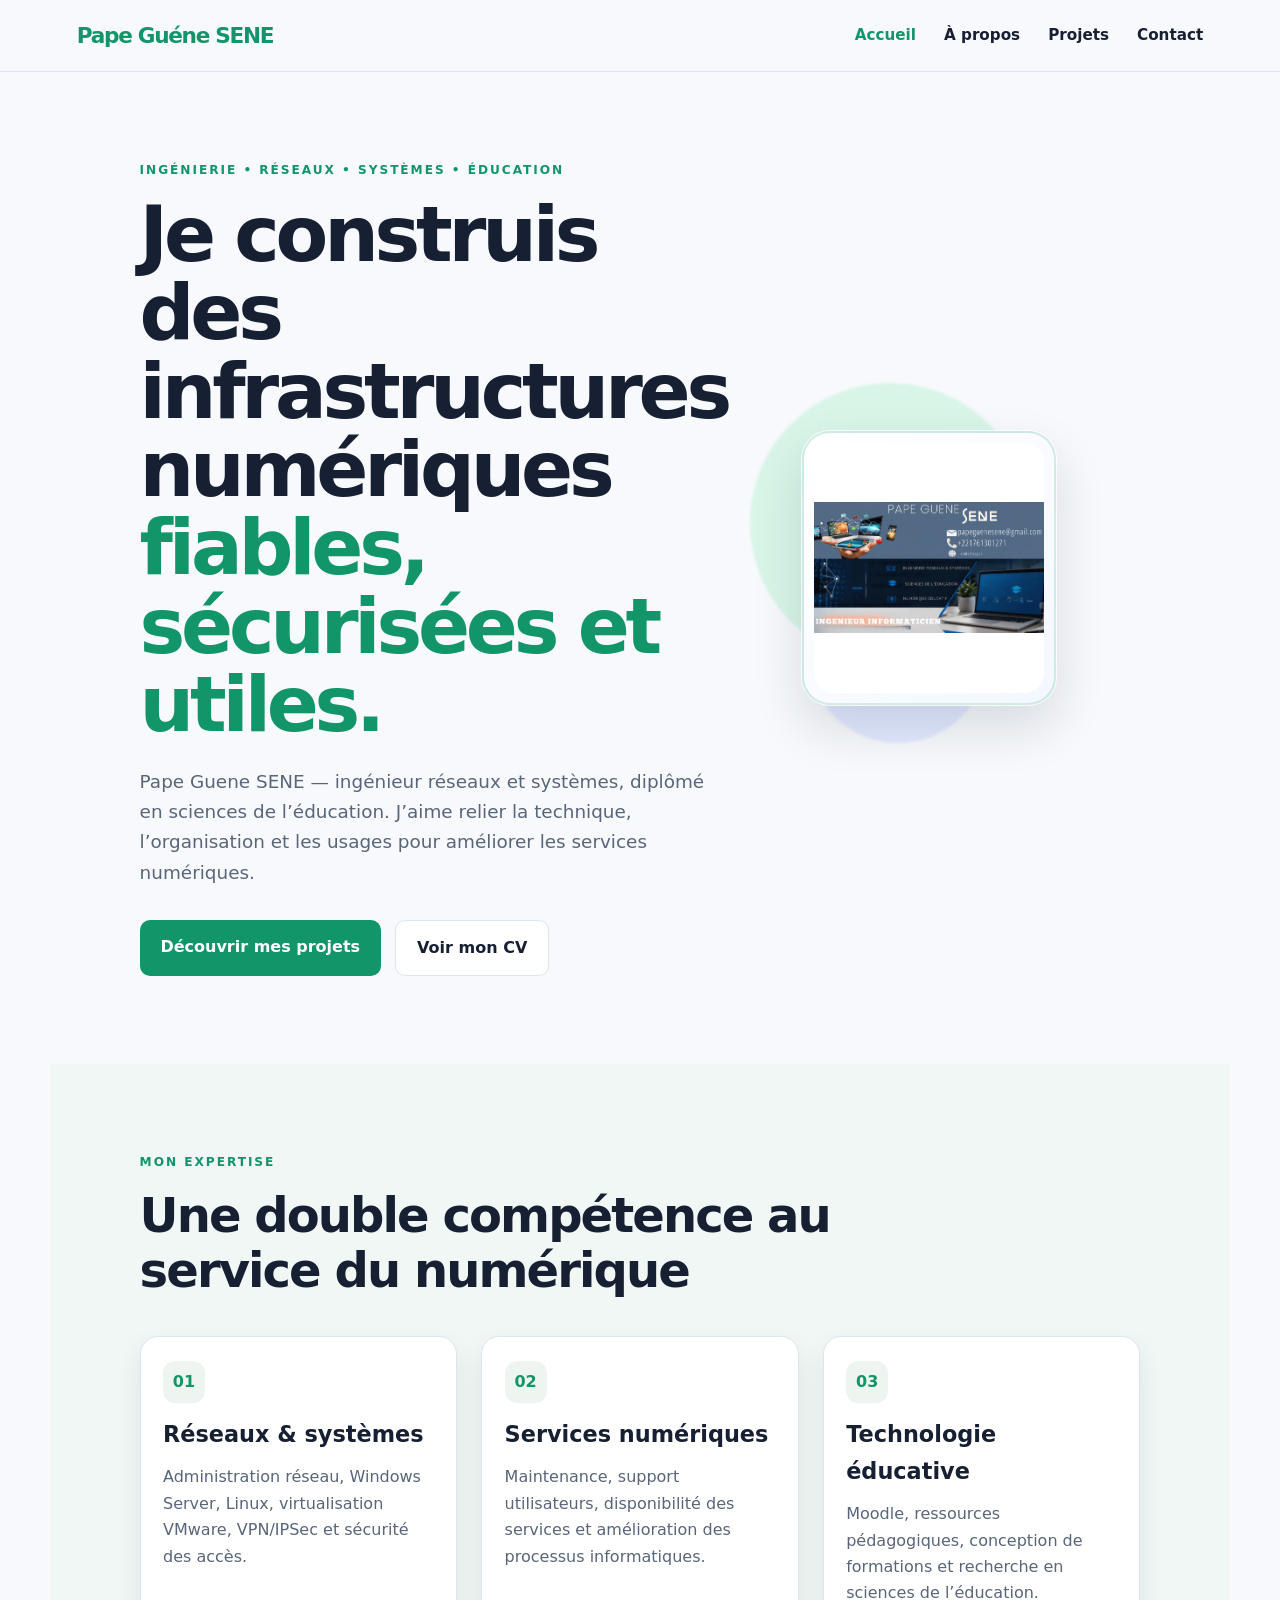
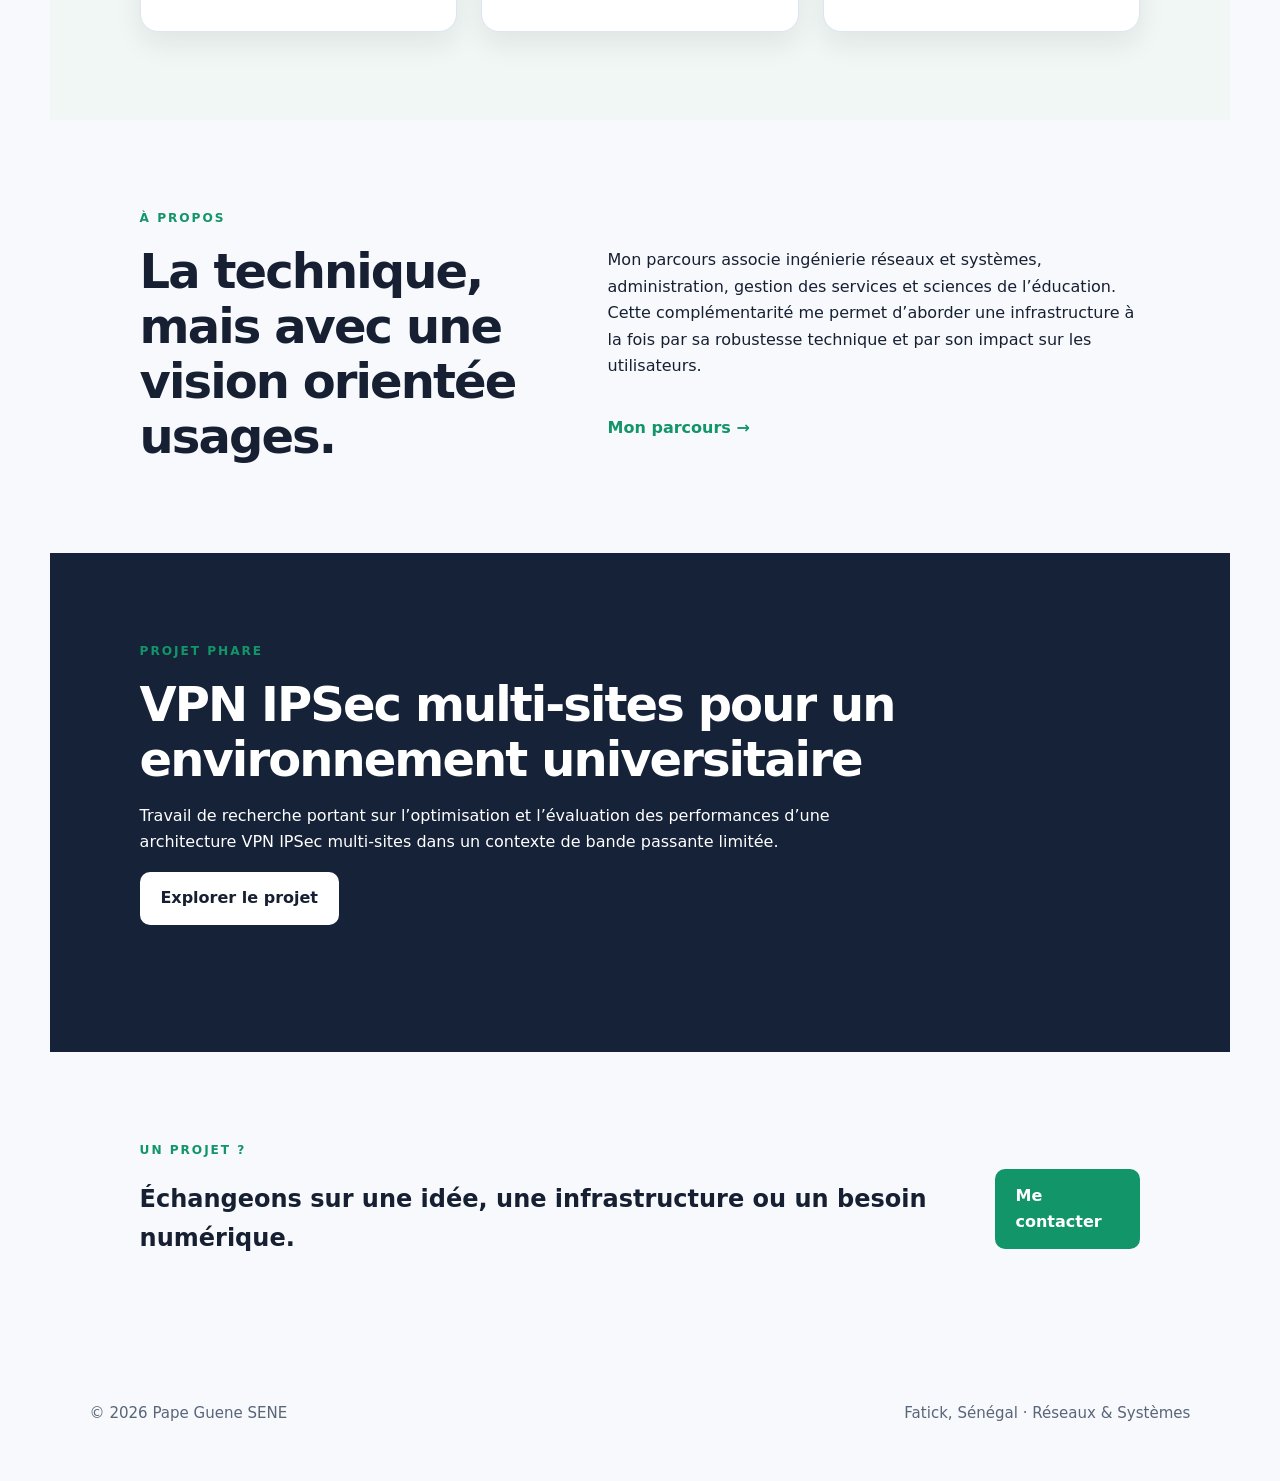
==== index.html @ 4829649e "Add files via upload" ====
﻿<!doctype html>
<html lang="fr">
<head>
  <meta charset="utf-8">
  <meta name="viewport" content="width=device-width, initial-scale=1">
  <meta name="description" content="Portfolio professionnel de Pape Guene SENE — ingénieur réseaux, systèmes et technologies éducatives.">
  <title>Pape Guene SENE | Ingénieur Réseaux & Systèmes</title>
  <link rel="stylesheet" href="css/style.css">
  <script src="js/app.js" defer></script>
</head>
<body>
  <header class="site-header">
    <a class="brand" aria-label="Accueil"><span>Pape Guéne SENE</span></a>

    <button class="menu-toggle" type="button" aria-expanded="false" aria-controls="main-nav">
      Menu
    </button>

    <nav id="main-nav" class="main-nav" aria-label="Navigation principale">
      <a class="active" href="index.html">Accueil</a>
      <a href="about.html">À propos</a>
      <a href="projects.html">Projets</a>
      <a href="contact.html">Contact</a>
    </nav>
  </header>

  <main>
    <section class="hero section">
      <div class="hero-copy">
        <p class="eyebrow">INGÉNIERIE • RÉSEAUX • SYSTÈMES • ÉDUCATION</p>
        <h1>
          Je construis des infrastructures numériques <span>fiables, sécurisées et utiles.</span>
        </h1>
        <p class="lead">
          Pape Guene SENE — ingénieur réseaux et systèmes, diplômé en sciences de l’éducation.
          J’aime relier la technique, l’organisation et les usages pour améliorer les services numériques.
        </p>

        <div class="actions">
          <a class="btn btn-primary" href="projects.html">Découvrir mes projets</a>
          <a class="btn btn-secondary" href="./assets//CV_Pape_Guene_SENE.pdf" target="_blank">Voir mon CV</a>
        </div>
      </div>

      <div class="hero-visual" aria-label="Défilement des cartes de visite">
        <div class="orb orb-a"></div>
        <div class="orb orb-b"></div>

        <div class="business-card-slider" aria-label="Carte de visite de Pape Guene SENE">
          <div class="slide-track">
            <img class="slide" src="assets/CARTE_DE_VISITE_1.png" alt="Carte de visite Pape Guene SENE">
          </div>
        </div>
      </div>
    </section>

    <section class="section section-light" id="expertise">
      <div class="section-heading">
        <p class="eyebrow">MON EXPERTISE</p>
        <h2>Une double compétence au service du numérique</h2>
      </div>

      <div class="cards three">
        <article class="card">
          <span class="icon">01</span>
          <h3>Réseaux & systèmes</h3>
          <p>Administration réseau, Windows Server, Linux, virtualisation VMware, VPN/IPSec et sécurité des accès.</p>
        </article>

        <article class="card">
          <span class="icon">02</span>
          <h3>Services numériques</h3>
          <p>Maintenance, support utilisateurs, disponibilité des services et amélioration des processus informatiques.</p>
        </article>

        <article class="card">
          <span class="icon">03</span>
          <h3>Technologie éducative</h3>
          <p>Moodle, ressources pédagogiques, conception de formations et recherche en sciences de l’éducation.</p>
        </article>
      </div>
    </section>

    <section class="section split">
      <div>
        <p class="eyebrow">À PROPOS</p>
        <h2>La technique, mais avec une vision orientée usages.</h2>
      </div>

      <div>
        <p>
          Mon parcours associe ingénierie réseaux et systèmes, administration, gestion des services
          et sciences de l’éducation. Cette complémentarité me permet d’aborder une infrastructure
          à la fois par sa robustesse technique et par son impact sur les utilisateurs.
        </p>
        <a class="text-link" href="about.html">Mon parcours →</a>
      </div>
    </section>

    <section class="section section-dark">
      <div class="section-heading">
        <p class="eyebrow">PROJET PHARE</p>
        <h2>VPN IPSec multi-sites pour un environnement universitaire</h2>
        <p>
          Travail de recherche portant sur l’optimisation et l’évaluation des performances d’une
          architecture VPN IPSec multi-sites dans un contexte de bande passante limitée.
        </p>
        <a class="btn btn-light" href="projects.html">Explorer le projet</a>
      </div>
    </section>

    <section class="section contact-strip">
      <div>
        <p class="eyebrow">UN PROJET ?</p>
        <h2>Échangeons sur une idée, une infrastructure ou un besoin numérique.</h2>
      </div>

      <a class="btn btn-primary" href="contact.html">Me contacter</a>
    </section>
  </main>

  <footer class="footer">
    <p>© 2026 Pape Guene SENE</p>
    <p>Fatick, Sénégal · Réseaux & Systèmes</p>
  </footer>
</body>
</html>
---- css/style.css ----
﻿/*
  FICHIER CSS DU SITE
  Le fichier est divisé en blocs simples pour faciliter la lecture.
  On commence par les couleurs, puis les éléments de base, puis les sections.
*/

/* =========================
   1. VARIABLES GLOBALES
========================= */
:root {
  --color-bg: #f7f9fc;
  --color-surface: #ffffff;
  --color-surface-alt: #eef5f1;
  --color-primary: #129568;
  --color-primary-dark: #0e7d56;
  --color-text: #172033;
  --color-muted: #596579;
  --color-border: #dde5ee;
  --color-shadow: rgba(15, 23, 42, 0.08);
  --radius-sm: 10px;
  --radius-md: 18px;
  --radius-lg: 26px;
  --max-width: 1180px;
}

/* =========================
   2. BASE / RESET
========================= */
* {
  box-sizing: border-box;
}

html {
  scroll-behavior: smooth;
}

body {
  margin: 0;
  font-family: Inter, system-ui, -apple-system, "Segoe UI", sans-serif;
  color: var(--color-text);
  background: var(--color-bg);
  line-height: 1.65;
}

a {
  color: inherit;
}

img {
  max-width: 100%;
  display: block;
}

button,
input,
textarea {
  font: inherit;
}

main {
  display: block;
}

/* =========================
   3. EN-TÊTE / NAVIGATION
========================= */
.site-header {
  position: sticky;
  top: 0;
  z-index: 20;
  display: flex;
  align-items: center;
  justify-content: space-between;
  gap: 1.5rem;
  padding: 1.1rem 6%;
  background: rgba(247, 249, 252, 0.94);
  backdrop-filter: blur(10px);
  border-bottom: 1px solid var(--color-border);
}

.brand {
  text-decoration: none;
  font-size: 1.35rem;
  font-weight: 900;
  letter-spacing: -0.06em;
}

.brand span {
  color: var(--color-primary);
}

.main-nav {
  display: flex;
  align-items: center;
  gap: 1.75rem;
}

.main-nav a {
  text-decoration: none;
  font-weight: 700;
  font-size: 0.95rem;
  transition: color 0.2s ease;
}

.main-nav a:hover,
.main-nav .active {
  color: var(--color-primary);
}

.menu-toggle {
  display: none;
  border: 1px solid var(--color-border);
  background: var(--color-surface);
  color: var(--color-text);
  border-radius: 8px;
  padding: 0.7rem 1rem;
  font-weight: 700;
  cursor: pointer;
}

/* =========================
   4. SECTIONS GENERALES
========================= */
.section {
  max-width: var(--max-width);
  margin: 0 auto;
  padding: 5.5rem 7%;
}

.section-light {
  background: #f1f7f4;
}

.section-dark {
  background: #152238;
  color: #fff;
}

.section-heading {
  max-width: 760px;
  margin-bottom: 2.4rem;
}

.section-heading h2,
.split h2,
.contact-info h2 {
  margin: 0;
  font-size: clamp(1.8rem, 4vw, 3rem);
  line-height: 1.15;
  letter-spacing: -0.04em;
}

.eyebrow {
  margin: 0 0 1rem;
  font-size: 0.76rem;
  letter-spacing: 0.16em;
  font-weight: 900;
  color: var(--color-primary);
  text-transform: uppercase;
}

/* =========================
   5. HERO / PAGE HERO
========================= */
.hero {
  min-height: 650px;
  display: grid;
  grid-template-columns: 1.2fr 0.8fr;
  gap: 3.75rem;
  align-items: center;
}

.hero h1,
.page-hero h1 {
  margin: 0 0 1.4rem;
  font-size: clamp(2.4rem, 6vw, 5.1rem);
  line-height: 1.02;
  letter-spacing: -0.055em;
}

.hero h1 span {
  color: var(--color-primary);
}

.lead {
  margin: 0;
  font-size: 1.15rem;
  color: var(--color-muted);
  max-width: 700px;
}

.page-hero {
  padding-top: 4.2rem;
  padding-bottom: 4rem;
}

.hero-visual {
  position: relative;
  min-height: 430px;
  display: grid;
  place-items: center;
}

.orb {
  position: absolute;
  border-radius: 50%;
  filter: blur(1px);
}

.orb-a {
  width: 280px;
  height: 280px;
  background: #d8f5e8;
  top: 30px;
  right: 40px;
}

.orb-b {
  width: 180px;
  height: 180px;
  background: #e2e9ff;
  bottom: 40px;
  left: 20px;
}

.business-card-slider {
  position: relative;
  width: min(360px, 90%);
  overflow: hidden;
  border-radius: 28px;
  background: linear-gradient(135deg, #ffffff, #f3f7ff);
  border: 2px solid rgba(18, 149, 104, 0.18);
  box-shadow: 0 0 0 1px rgba(255, 255, 255, 0.8), 0 22px 50px rgba(23, 32, 51, 0.14);
  padding: 10px;
}

.slide-track {
  display: flex;
  justify-content: center;
  align-items: center;
  border-radius: 20px;
  overflow: hidden;
  background: #ffffff;
}

.slide {
  width: 100%;
  height: 250px;
  object-fit: contain;
  display: block;
  flex-shrink: 0;
  border-radius: 18px;
}

.network-card {
  position: relative;
  width: min(360px, 90%);
  padding: 2.2rem 2rem;
  border-radius: 1.5rem;
  background: #172033;
  color: #fff;
  box-shadow: 0 24px 58px rgba(23, 32, 51, 0.18);
}

.status-dot {
  display: inline-block;
  width: 12px;
  height: 12px;
  border-radius: 50%;
  background: #1fdb8d;
  margin-right: 0.5rem;
  vertical-align: middle;
}

.network-card strong {
  display: block;
  margin: 0.9rem 0 0.2rem;
  font-size: 1.15rem;
}

.network-card small {
  color: rgba(255, 255, 255, 0.8);
}

.network-lines {
  display: flex;
  gap: 0.7rem;
  margin-top: 2rem;
}

.network-lines i {
  display: block;
  flex: 1;
  height: 90px;
  border-radius: 999px;
  background: linear-gradient(180deg, rgba(139, 165, 255, 0.4), rgba(255, 255, 255, 0.06));
  position: relative;
}

.network-lines i::before,
.network-lines i::after {
  content: "";
  position: absolute;
  inset: 0;
  border-radius: inherit;
  border: 1px solid rgba(255, 255, 255, 0.22);
}

/* =========================
   6. BOUTONS / ACTIONS
========================= */
.actions {
  display: flex;
  flex-wrap: wrap;
  gap: 0.9rem;
  margin-top: 2rem;
}

.btn {
  display: inline-block;
  border: 0;
  border-radius: var(--radius-sm);
  padding: 0.85rem 1.3rem;
  text-decoration: none;
  font-weight: 800;
  cursor: pointer;
  transition: background 0.2s ease, transform 0.2s ease;
}

.btn:hover {
  transform: translateY(-1px);
}

.btn-primary {
  background: var(--color-primary);
  color: #fff;
}

.btn-primary:hover {
  background: var(--color-primary-dark);
}

.btn-secondary {
  background: var(--color-surface);
  border: 1px solid var(--color-border);
  color: var(--color-text);
}

.btn-light {
  background: #fff;
  color: var(--color-text);
}

/* =========================
   7. CARTES / BLOCS DE CONTENU
========================= */
.cards {
  display: grid;
  gap: 1.5rem;
}

.cards.three {
  grid-template-columns: repeat(3, minmax(0, 1fr));
}

.card {
  background: var(--color-surface);
  border: 1px solid var(--color-border);
  border-radius: var(--radius-md);
  padding: 1.5rem 1.4rem;
  box-shadow: 0 12px 28px var(--color-shadow);
}

.icon {
  display: inline-flex;
  align-items: center;
  justify-content: center;
  width: 42px;
  height: 42px;
  border-radius: 12px;
  background: var(--color-surface-alt);
  color: var(--color-primary);
  font-weight: 900;
  margin-bottom: 0.8rem;
}

.card h3 {
  margin: 0 0 0.7rem;
  font-size: 1.4rem;
}

.card p,
.timeline p,
.skill-grid p,
.education p,
.project-card p,
.contact-info p,
.contact-form label {
  margin: 0;
  color: var(--color-muted);
}

.split {
  display: grid;
  grid-template-columns: 0.9fr 1.1fr;
  gap: 2rem;
  align-items: center;
}

.text-link {
  display: inline-block;
  margin-top: 1.2rem;
  text-decoration: none;
  font-weight: 800;
  color: var(--color-primary);
}

/* =========================
   8. TIMELINE / COMPÉTENCES / FORMATION
========================= */
.timeline {
  display: grid;
  gap: 1rem;
}

.timeline article {
  background: var(--color-surface);
  border: 1px solid var(--color-border);
  border-radius: var(--radius-md);
  padding: 1.5rem 1.4rem;
}

.timeline article span {
  display: inline-block;
  margin-bottom: 0.7rem;
  color: var(--color-primary);
  font-weight: 800;
}

.timeline article h2,
.project-card h2 {
  margin: 0 0 0.8rem;
  font-size: 1.4rem;
}

.skill-grid {
  display: grid;
  grid-template-columns: repeat(2, minmax(0, 1fr));
  gap: 1.1rem;
}

.skill-grid > div,
.education p {
  background: var(--color-surface);
  border: 1px solid var(--color-border);
  border-radius: var(--radius-md);
  padding: 1.25rem 1.3rem;
}

.skill-grid h3 {
  margin: 0 0 0.4rem;
  font-size: 1.2rem;
}

.education {
  display: grid;
  gap: 1rem;
}

.education strong {
  color: var(--color-text);
}

/* =========================
   9. PROJETS
========================= */
.project-grid {
  display: grid;
  grid-template-columns: repeat(2, minmax(0, 1fr));
  gap: 1.4rem;
}

.project-card {
  background: var(--color-surface);
  border: 1px solid var(--color-border);
  border-radius: var(--radius-lg);
  padding: 1.5rem;
  box-shadow: 0 12px 22px var(--color-shadow);
}

.project-card.featured {
  grid-column: span 2;
  border-color: rgba(18, 149, 104, 0.3);
}

.tag {
  display: inline-block;
  margin-bottom: 0.75rem;
  font-size: 0.75rem;
  font-weight: 800;
  letter-spacing: 0.08em;
  text-transform: uppercase;
  color: var(--color-primary);
}

.project-meta {
  display: flex;
  flex-wrap: wrap;
  gap: 0.5rem;
  margin-top: 1rem;
}

.project-meta span,
.tool-list span {
  background: var(--color-surface-alt);
  color: var(--color-text);
  border-radius: 999px;
  padding: 0.45rem 0.8rem;
  font-size: 0.82rem;
  font-weight: 700;
}

.tool-list {
  display: flex;
  flex-wrap: wrap;
  gap: 0.8rem;
}

/* =========================
   10. CONTACT
========================= */
.contact-strip {
  display: flex;
  justify-content: space-between;
  align-items: center;
  gap: 1.25rem;
}

.contact-layout {
  display: grid;
  grid-template-columns: 0.9fr 1.1fr;
  gap: 2rem;
}

.contact-info {
  background: var(--color-surface);
  border: 1px solid var(--color-border);
  border-radius: var(--radius-lg);
  padding: 1.6rem;
}

.contact-info p + p {
  margin-top: 1rem;
}

.contact-form {
  background: var(--color-surface);
  border: 1px solid var(--color-border);
  border-radius: var(--radius-lg);
  padding: 1.6rem;
}

.field-group {
  display: flex;
  flex-direction: column;
  gap: 0.45rem;
  margin-bottom: 1rem;
}

.contact-form label {
  font-weight: 700;
  color: var(--color-text);
}

.contact-form input,
.contact-form textarea {
  width: 100%;
  border: 1px solid var(--color-border);
  border-radius: 12px;
  padding: 0.82rem 0.9rem;
  background: #fafcff;
  color: var(--color-text);
}

.contact-form input:focus,
.contact-form textarea:focus {
  outline: 2px solid rgba(18, 149, 104, 0.18);
  border-color: var(--color-primary);
}

.error {
  min-height: 1.2em;
  color: #c62828;
  font-size: 0.84rem;
}

.form-feedback {
  margin-top: 1rem;
  font-weight: 700;
}

.form-feedback.success {
  color: var(--color-primary-dark);
}

.form-feedback.fail {
  color: #c62828;
}

/* =========================
   11. FOOTER
========================= */
.footer {
  display: flex;
  justify-content: space-between;
  gap: 1rem;
  align-items: center;
  padding: 1.2rem 7% 2.5rem;
  font-size: 0.94rem;
  color: var(--color-muted);
}

/* =========================
   12. VERSION MOBILE / RESPONSIVE
========================= */
@media (max-width: 900px) {
  .hero,
  .split,
  .contact-layout,
  .project-grid,
  .cards.three {
    grid-template-columns: 1fr;
  }

  .project-card.featured {
    grid-column: auto;
  }

  .contact-strip,
  .footer {
    flex-direction: column;
    align-items: flex-start;
  }
}

@media (max-width: 700px) {
  .menu-toggle {
    display: inline-flex;
  }

  .site-header {
    flex-wrap: wrap;
  }

  .main-nav {
    display: none;
    width: 100%;
    flex-direction: column;
    align-items: flex-start;
    gap: 0.75rem;
    padding-top: 0.5rem;
  }

  .main-nav.open {
    display: flex;
  }

  .skill-grid {
    grid-template-columns: 1fr;
  }

  .section {
    padding: 4.2rem 6%;
  }
}
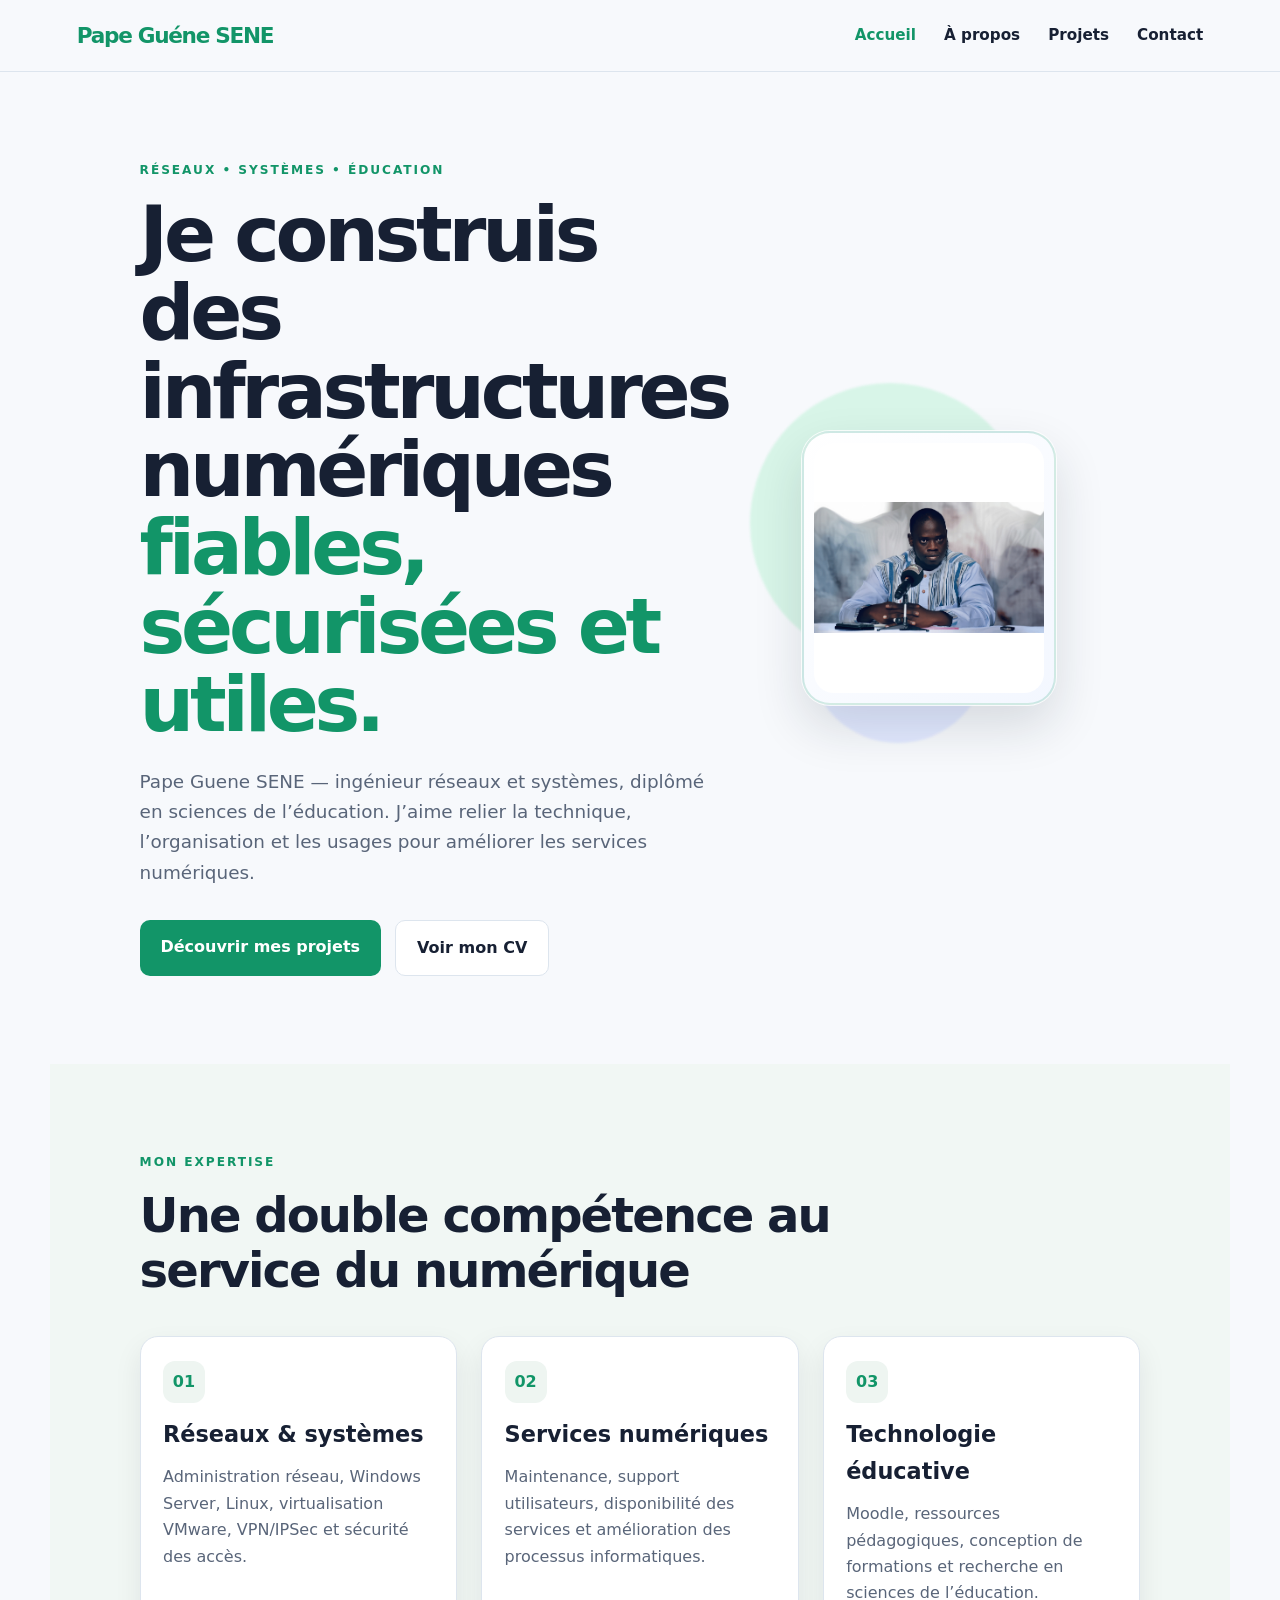
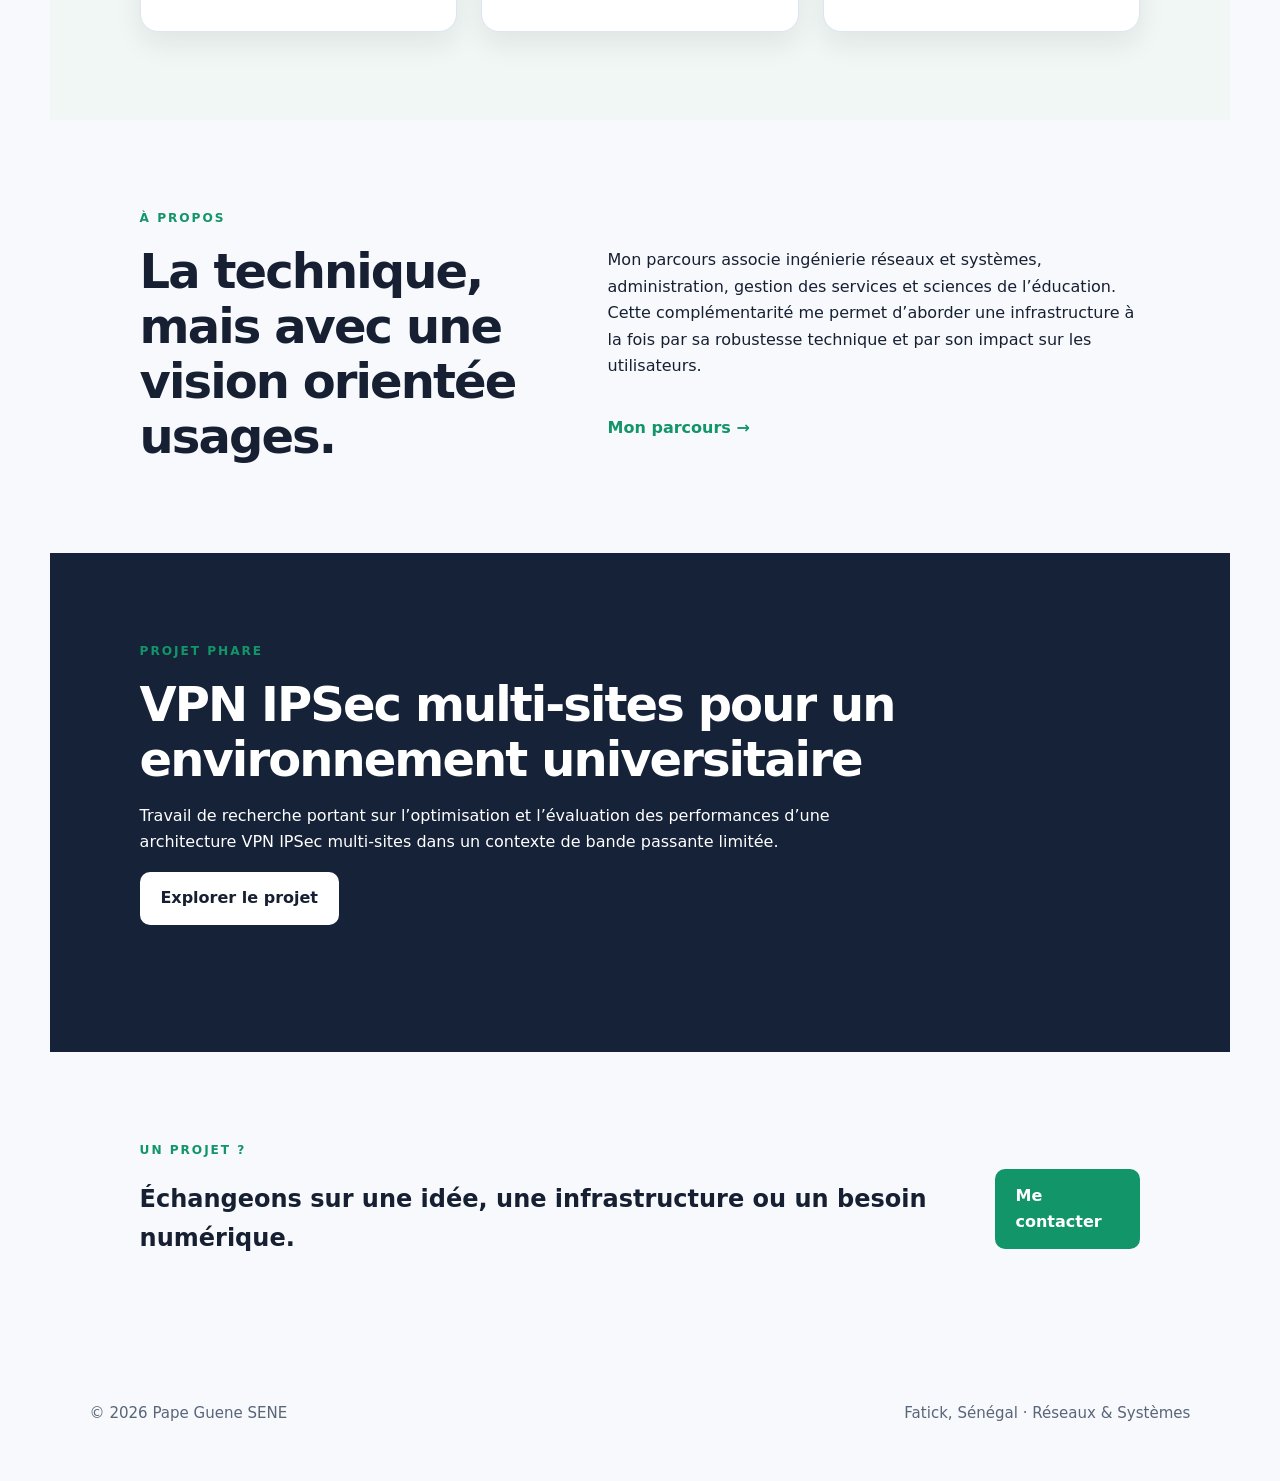
==== commit 8d010214: "Add files via upload" ====
--- a/index.html
+++ b/index.html
@@ -27,7 +27,7 @@
   <main>
     <section class="hero section">
       <div class="hero-copy">
-        <p class="eyebrow">INGÉNIERIE • RÉSEAUX • SYSTÈMES • ÉDUCATION</p>
+        <p class="eyebrow">RÉSEAUX • SYSTÈMES • ÉDUCATION</p>
         <h1>
           Je construis des infrastructures numériques <span>fiables, sécurisées et utiles.</span>
         </h1>
@@ -48,7 +48,7 @@
 
         <div class="business-card-slider" aria-label="Carte de visite de Pape Guene SENE">
           <div class="slide-track">
-            <img class="slide" src="assets/CARTE_DE_VISITE_1.png" alt="Carte de visite Pape Guene SENE">
+            <img class="slide" src="assets/mon_image.png" alt="Carte de visite Pape Guene SENE">
           </div>
         </div>
       </div>
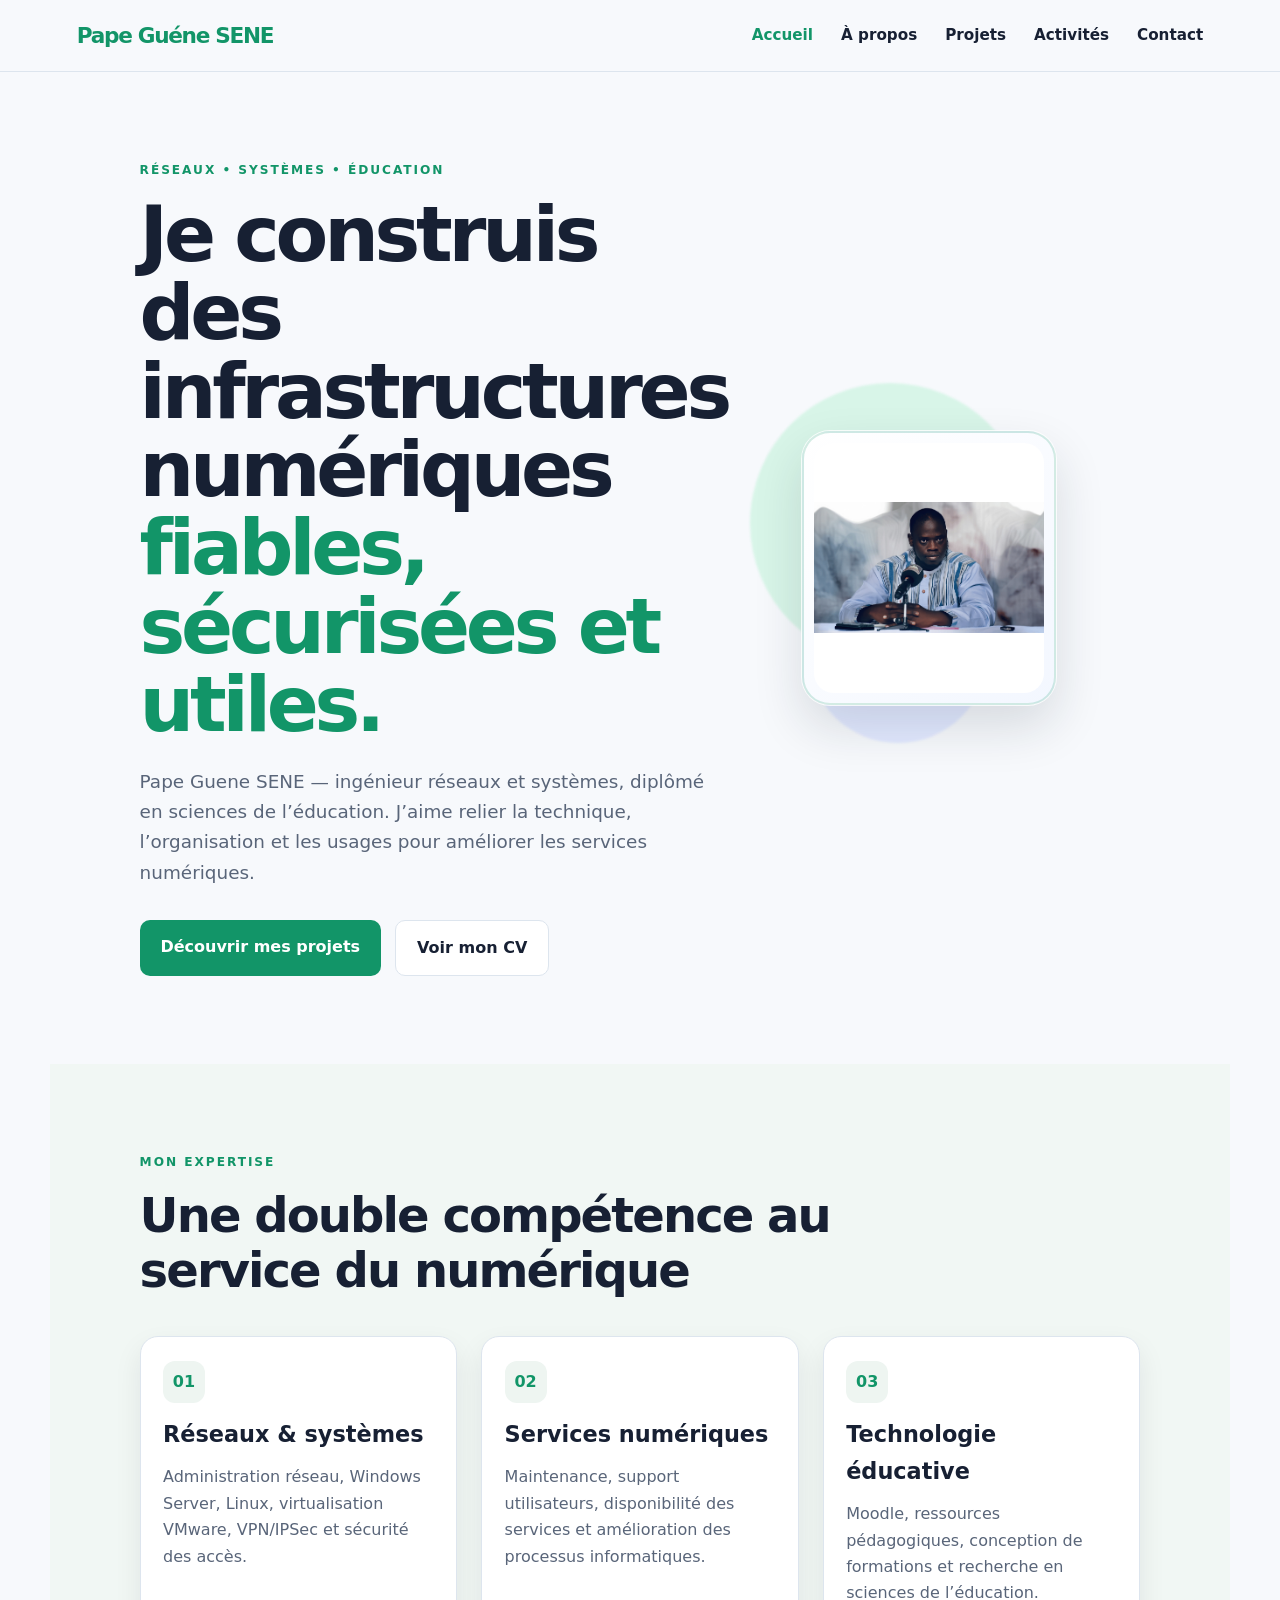
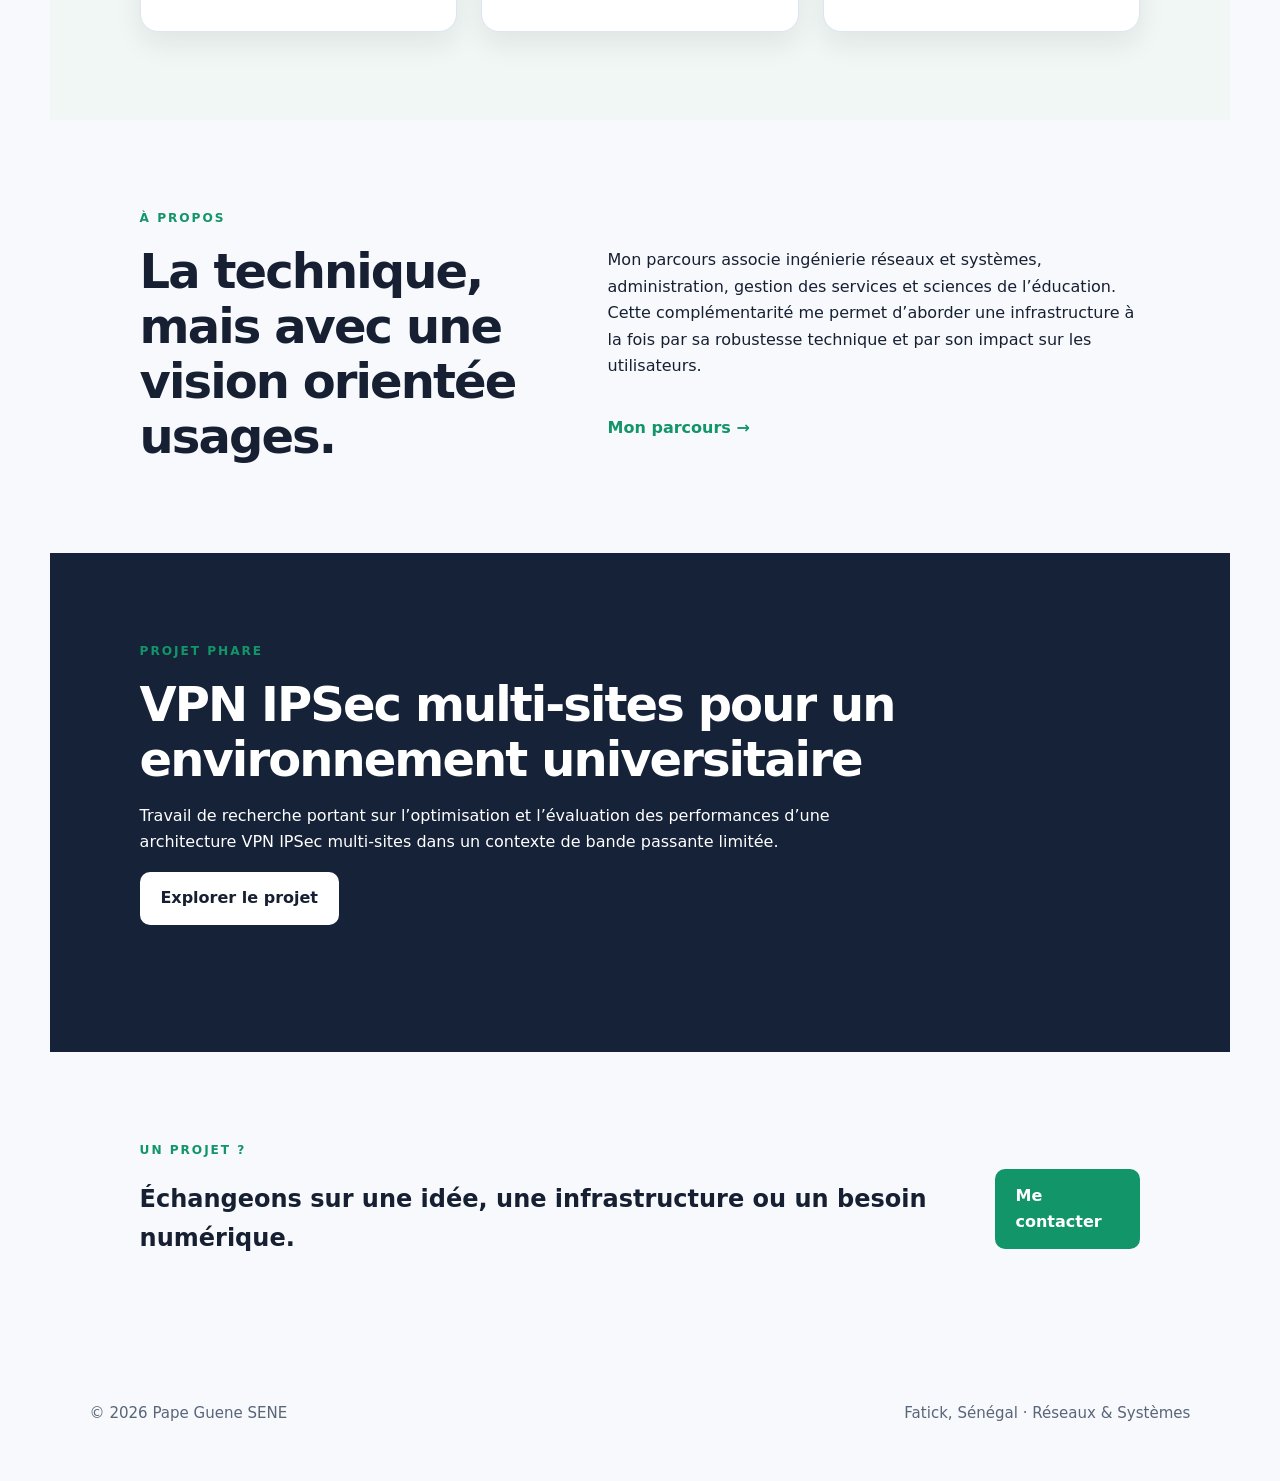
==== commit b8a4b7d4: "Add files via upload" ====
--- a/index.html
+++ b/index.html
@@ -20,6 +20,7 @@
       <a class="active" href="index.html">Accueil</a>
       <a href="about.html">À propos</a>
       <a href="projects.html">Projets</a>
+      <a href="activities.html">Activités</a>
       <a href="contact.html">Contact</a>
     </nav>
   </header>
--- a/css/style.css
+++ b/css/style.css
@@ -656,7 +656,8 @@
     display: none;
     width: 100%;
     flex-direction: column;
-    align-items: flex-start;
+    align-items: flex-end;
+    text-align: right;
     gap: 0.75rem;
     padding-top: 0.5rem;
   }
@@ -673,3 +674,321 @@
     padding: 4.2rem 6%;
   }
 }
+
+/* =========================
+   13. ACTIVITÉS
+========================= */
+.activity-hero {
+  background: var(--color-surface-alt);
+  border-bottom: 1px solid var(--color-border);
+}
+
+.activity-hero-inner {
+  max-width: var(--max-width);
+  margin: 0 auto;
+  padding: 5rem 7% 3.5rem;
+}
+
+.activity-hero h1 {
+  max-width: 850px;
+  margin: 0 0 1.2rem;
+  font-size: clamp(2.4rem, 6vw, 5.1rem);
+  line-height: 1.02;
+  letter-spacing: -0.055em;
+}
+
+.activity-hero-inner > p:not(.eyebrow) {
+  max-width: 780px;
+  margin: 0;
+  color: var(--color-muted);
+  font-size: 1.08rem;
+}
+
+.activity-filters {
+  display: flex;
+  flex-wrap: wrap;
+  gap: 0.65rem;
+  margin-top: 2rem;
+}
+
+.filter {
+  display: inline-flex;
+  align-items: center;
+  gap: 0.55rem;
+  min-height: 42px;
+  padding: 0.55rem 0.9rem;
+  border: 1px solid var(--color-border);
+  border-radius: var(--radius-sm);
+  background: var(--color-surface);
+  color: var(--color-text);
+  font-weight: 700;
+  cursor: pointer;
+  transition: color 0.2s ease, background 0.2s ease, border-color 0.2s ease;
+}
+
+.filter:hover,
+.filter.active {
+  border-color: var(--color-primary);
+  background: var(--color-primary);
+  color: #fff;
+}
+
+.filter b {
+  min-width: 1.4rem;
+  padding: 0.05rem 0.3rem;
+  border-radius: 999px;
+  background: rgba(23, 32, 51, 0.08);
+  font-size: 0.78rem;
+  text-align: center;
+}
+
+.filter.active b,
+.filter:hover b {
+  background: rgba(255, 255, 255, 0.2);
+}
+
+.activity-list {
+  padding-top: 4rem;
+}
+
+.activity-list-head {
+  display: flex;
+  align-items: flex-end;
+  justify-content: space-between;
+  gap: 1rem;
+  margin-bottom: 1.6rem;
+}
+
+.activity-list-head .eyebrow {
+  margin-bottom: 0.35rem;
+}
+
+.activity-list-head h2 {
+  margin: 0;
+  font-size: clamp(1.6rem, 3vw, 2.2rem);
+  line-height: 1.15;
+}
+
+.activity-result {
+  margin: 0;
+  color: var(--color-muted);
+  font-size: 0.92rem;
+}
+
+.activity-grid {
+  display: grid;
+  grid-template-columns: repeat(2, minmax(0, 1fr));
+  gap: 1.4rem;
+}
+
+.activity-card {
+  overflow: hidden;
+  border: 1px solid var(--color-border);
+  border-radius: var(--radius-md);
+  background: var(--color-surface);
+  box-shadow: 0 12px 28px var(--color-shadow);
+}
+
+.activity-card[hidden] {
+  display: none;
+}
+
+.activity-image {
+  position: relative;
+  display: flex;
+  min-height: 230px;
+  aspect-ratio: 16 / 9;
+  align-items: flex-end;
+  justify-content: space-between;
+  overflow: hidden;
+  padding: 1.25rem 1.4rem;
+  background-color: #d8f5e8;
+  color: var(--color-text);
+}
+
+.activity-image::after {
+  position: absolute;
+  top: -3.5rem;
+  right: 3.5rem;
+  width: 10rem;
+  height: 10rem;
+  border: 1px solid currentColor;
+  border-radius: 50%;
+  box-shadow: 0 0 0 1.2rem rgba(255, 255, 255, 0.18), 0 0 0 2.4rem rgba(255, 255, 255, 0.14);
+  content: "";
+  opacity: 0.35;
+}
+
+.activity-image.has-photo::after,
+.activity-image.has-photo > span,
+.activity-image.has-photo > strong {
+  display: none;
+}
+
+.activity-image img {
+  position: absolute;
+  inset: 0;
+  z-index: 0;
+  width: 100%;
+  height: 100%;
+  object-fit: contain;
+  background: #fff;
+}
+
+.activity-image > span,
+.activity-image > strong {
+  position: relative;
+  z-index: 1;
+}
+
+.activity-image > span {
+  padding: 0.35rem 0.65rem;
+  border: 1px solid rgba(23, 32, 51, 0.16);
+  border-radius: 6px;
+  background: rgba(255, 255, 255, 0.7);
+  font-size: 0.78rem;
+  font-weight: 800;
+}
+
+.activity-image > strong {
+  color: rgba(23, 32, 51, 0.3);
+  font-size: 3.5rem;
+  line-height: 1;
+}
+
+.activity-image-seminar {
+  background-color: #dce9f4;
+}
+
+.activity-image-field {
+  background-color: #f4ead7;
+}
+
+.activity-body {
+  padding: 1.35rem 1.4rem 1.5rem;
+}
+
+.activity-meta {
+  margin: 0 0 0.65rem;
+  color: var(--color-primary-dark);
+  font-size: 0.82rem;
+  font-weight: 800;
+}
+
+.activity-body h2 {
+  margin: 0 0 0.65rem;
+  font-size: 1.25rem;
+  line-height: 1.3;
+}
+
+.activity-body > p:not(.activity-meta) {
+  margin: 0;
+  color: var(--color-muted);
+}
+
+.tags {
+  display: flex;
+  flex-wrap: wrap;
+  gap: 0.45rem;
+  margin-top: 1rem;
+}
+
+.tags i {
+  padding: 0.3rem 0.55rem;
+  border-radius: 6px;
+  background: var(--color-surface-alt);
+  color: var(--color-text);
+  font-size: 0.76rem;
+  font-style: normal;
+  font-weight: 700;
+}
+
+.activity-method {
+  align-self: stretch;
+  padding: 1.5rem;
+  border: 1px solid rgba(18, 149, 104, 0.25);
+  border-radius: var(--radius-md);
+  background: #f1f7f4;
+}
+
+.method-icon {
+  display: inline-flex;
+  width: 42px;
+  height: 42px;
+  align-items: center;
+  justify-content: center;
+  border-radius: 10px;
+  background: #fff;
+  color: var(--color-primary);
+  font-weight: 900;
+}
+
+.activity-method h2 {
+  margin: 0.85rem 0 0.55rem;
+  font-size: 1.35rem;
+  line-height: 1.2;
+}
+
+.activity-method p {
+  margin: 0;
+  color: var(--color-muted);
+}
+
+.activity-method > strong {
+  display: block;
+  margin-top: 1rem;
+  color: var(--color-primary-dark);
+  font-size: 0.9rem;
+}
+
+.activity-cta {
+  padding: 4rem 7%;
+  background: #152238;
+  color: #fff;
+  text-align: center;
+}
+
+.activity-cta h2 {
+  max-width: 760px;
+  margin: 0 auto 0.8rem;
+  font-size: clamp(1.6rem, 3vw, 2.35rem);
+  line-height: 1.2;
+}
+
+.activity-cta p {
+  max-width: 720px;
+  margin: 0 auto;
+  color: rgba(255, 255, 255, 0.78);
+}
+
+.activity-cta .actions {
+  justify-content: center;
+}
+
+.activity-cta .btn-secondary {
+  background: transparent;
+  border-color: rgba(255, 255, 255, 0.35);
+  color: #fff;
+}
+
+@media (max-width: 900px) {
+  .activity-grid {
+    grid-template-columns: 1fr;
+  }
+
+}
+
+@media (max-width: 700px) {
+  .activity-hero-inner {
+    padding: 4.2rem 6% 3rem;
+  }
+
+  .activity-list-head {
+    align-items: flex-start;
+    flex-direction: column;
+  }
+
+  .activity-cta {
+    padding: 3.5rem 6%;
+  }
+}
